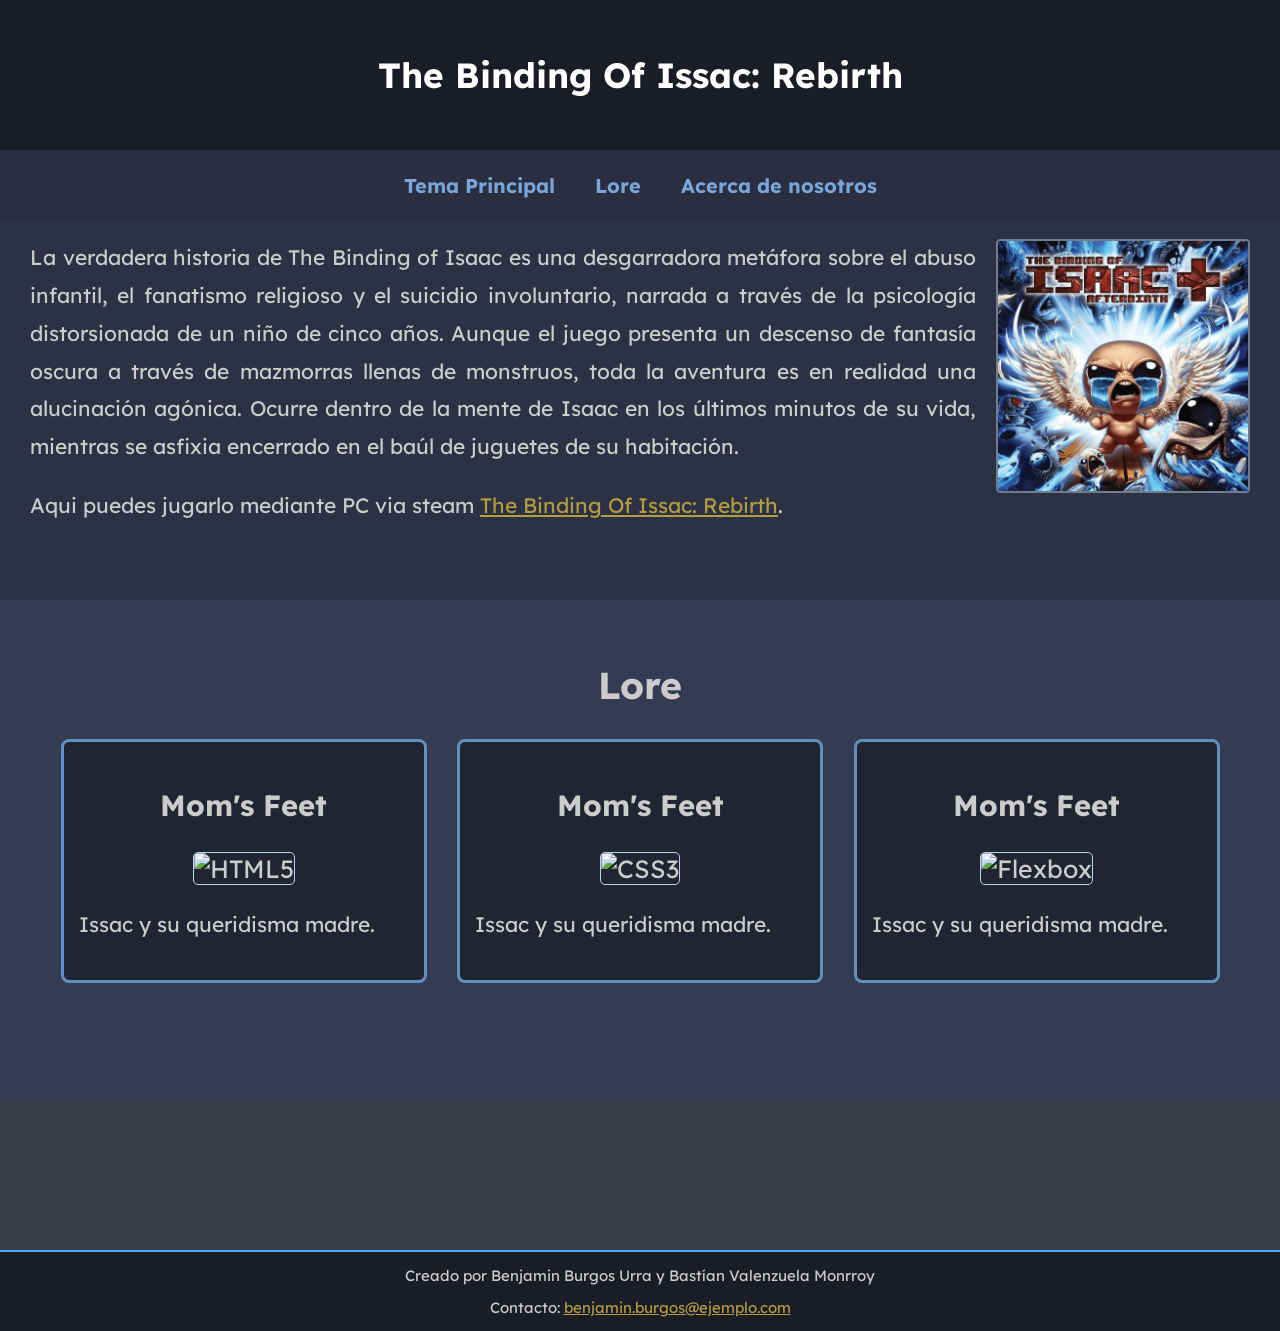
==== index.html @ aed610db "Primer Subida de tontera de pagina" ====
<!DOCTYPE html>
<html lang="es">
<head>
    <meta charset="utf-8">
    <meta name="viewport" content="width=device-width, initial-scale=1">
    <title>Inicio - Tboi</title>
    <link rel="stylesheet" href="styles.css">
    <link href="https://fonts.googleapis.com/css2?family=Lexend" rel="stylesheet">
</head>
<body>

    <header>
        <h1>The Binding Of Issac: Rebirth</h1>
    </header>

    <nav>
        <a href="#tema">Tema Principal</a>
        <a href="#lore">Lore</a>
        <a href="acerca.html">Acerca de nosotros</a>
    </nav>

    <main>
        <section id="tema">
            <h2>...</h2>
            <img src="tboi.webp" alt="Issac placeholder" class="bordeada" style="float: right; margin: 0 0 20px 20px; width: 100%; width: 250px;">
            <p>La verdadera historia de The Binding of Isaac es una desgarradora metáfora sobre el abuso infantil, el fanatismo religioso y el suicidio involuntario, narrada a través de la psicología distorsionada de un niño de cinco años. Aunque el juego presenta un descenso de fantasía oscura a través de mazmorras llenas de monstruos, toda la aventura es en realidad una alucinación agónica. Ocurre dentro de la mente de Isaac en los últimos minutos de su vida, mientras se asfixia encerrado en el baúl de juguetes de su habitación.</p>
            <p>Aqui puedes jugarlo mediante PC via steam <a href="https://store.steampowered.com/app/250900/The_Binding_of_Isaac_Rebirth/?l=spanish" target="_blank">The Binding Of Issac: Rebirth</a>.</p>
        </section>

        <section id="lore">
            <h2 style="text-align: center;">Lore</h2>
            <div class="flex-container">
                <div class="flex-item">
                    <h3>Mom's Feet</h3>
                    <img src="https://via.placeholder.com/150" alt="HTML5">
                    <p>Issac y su queridisma madre.</p>
                </div>
                <div class="flex-item">
                    <h3>Mom's Feet</h3>
                    <img src="https://via.placeholder.com/150" alt="CSS3">
                    <p>Issac y su queridisma madre.</p>
                </div>
                <div class="flex-item">
                    <h3>Mom's Feet</h3>
                    <img src="https://via.placeholder.com/150" alt="Flexbox">
                    <p>Issac y su queridisma madre.</p>
                </div>
            </div>
        </section>
    </main>

    <footer>
        <p>Creado por Benjamin Burgos Urra y Bastían Valenzuela Monrroy</p>
        <p>Contacto: <a href="mailto:contacto@ejemplo.com">benjamin.burgos@ejemplo.com</a></p>
    </footer>

</body>
</html>
---- styles.css ----
body {
    background-color: #3a3c47;
    color: #cccccc;
    font-family: 'Lexend', sans-serif;
    margin: 0px;
    padding: 0px;
    font-size: 25px;
}


header {
    position: fixed;
    top: 0px;
    left: 0px;
    width: 100%;
    height: 150px;
    background-color: #1a1c26;
    color: #ffffff;
    text-align: center;
    line-height: 150px;
    z-index: 5;
}

header h1 {
    margin: 0;
    font-size: 35px;
}


nav {
    position: fixed;
    top: 150px;
    left: 0px;
    width: 100%;
    height: 70px;
    background-color: #2a2e40;
    color: #ffffff;
    z-index: 5;
    display: flex;
    align-items: center;
    justify-content: center;
}

nav a {
    text-decoration: none;
    color: #79a5d9;
    font-size: 20px;
    margin: 0 20px;
    font-weight: bold;
}

nav a:hover {
    color: #ffcc00;
}


main {
    position: relative;
    top: 100px;
    left: 0px;
    width: 100%;
}

section {
    position: relative;
    width: 100%;
    min-height: 500px;
    scroll-margin-top: 220px;
    padding: 30px;
    box-sizing: border-box;
}

#tema, #perfil-ben {
    background-color: #2c3144;
}

#lore, #perfil-basti {
    background-color: #353b52;
}


.flex-container {
    display: flex;
    justify-content: space-evenly;
    flex-wrap: wrap;
    row-gap: 30px;
    width: 100%;
}

.flex-item {
    width: 30%;
    background-color: #212431;
    border: 3px solid #6290be;
    box-sizing: border-box;
    text-align: center;
    min-height: 150px;
    padding: 15px;
    border-radius: 8px;
}

.flex-item img {
    width: 100%;
    border-radius: 5px;
    border: 1px solid #b6d4f2;
}

p {
    text-align: justify;
    font-size: 21px;
    line-height: 1.8;
}

img.bordeada {
    border: 2px solid #707e8c;
    border-radius: 4.2px;
}

a {
    color: #b49d41;
}


footer {
    position: relative;
    top: 250px;
    width: 100%;
    background-color: #1a1c26;
    padding: 5px;
    text-align: center;
    box-sizing: border-box;
    border-top: 2px solid #4da6ff;
}

footer p {
    text-align: center;
    margin: 5px 0;
    font-size: 15px;
}
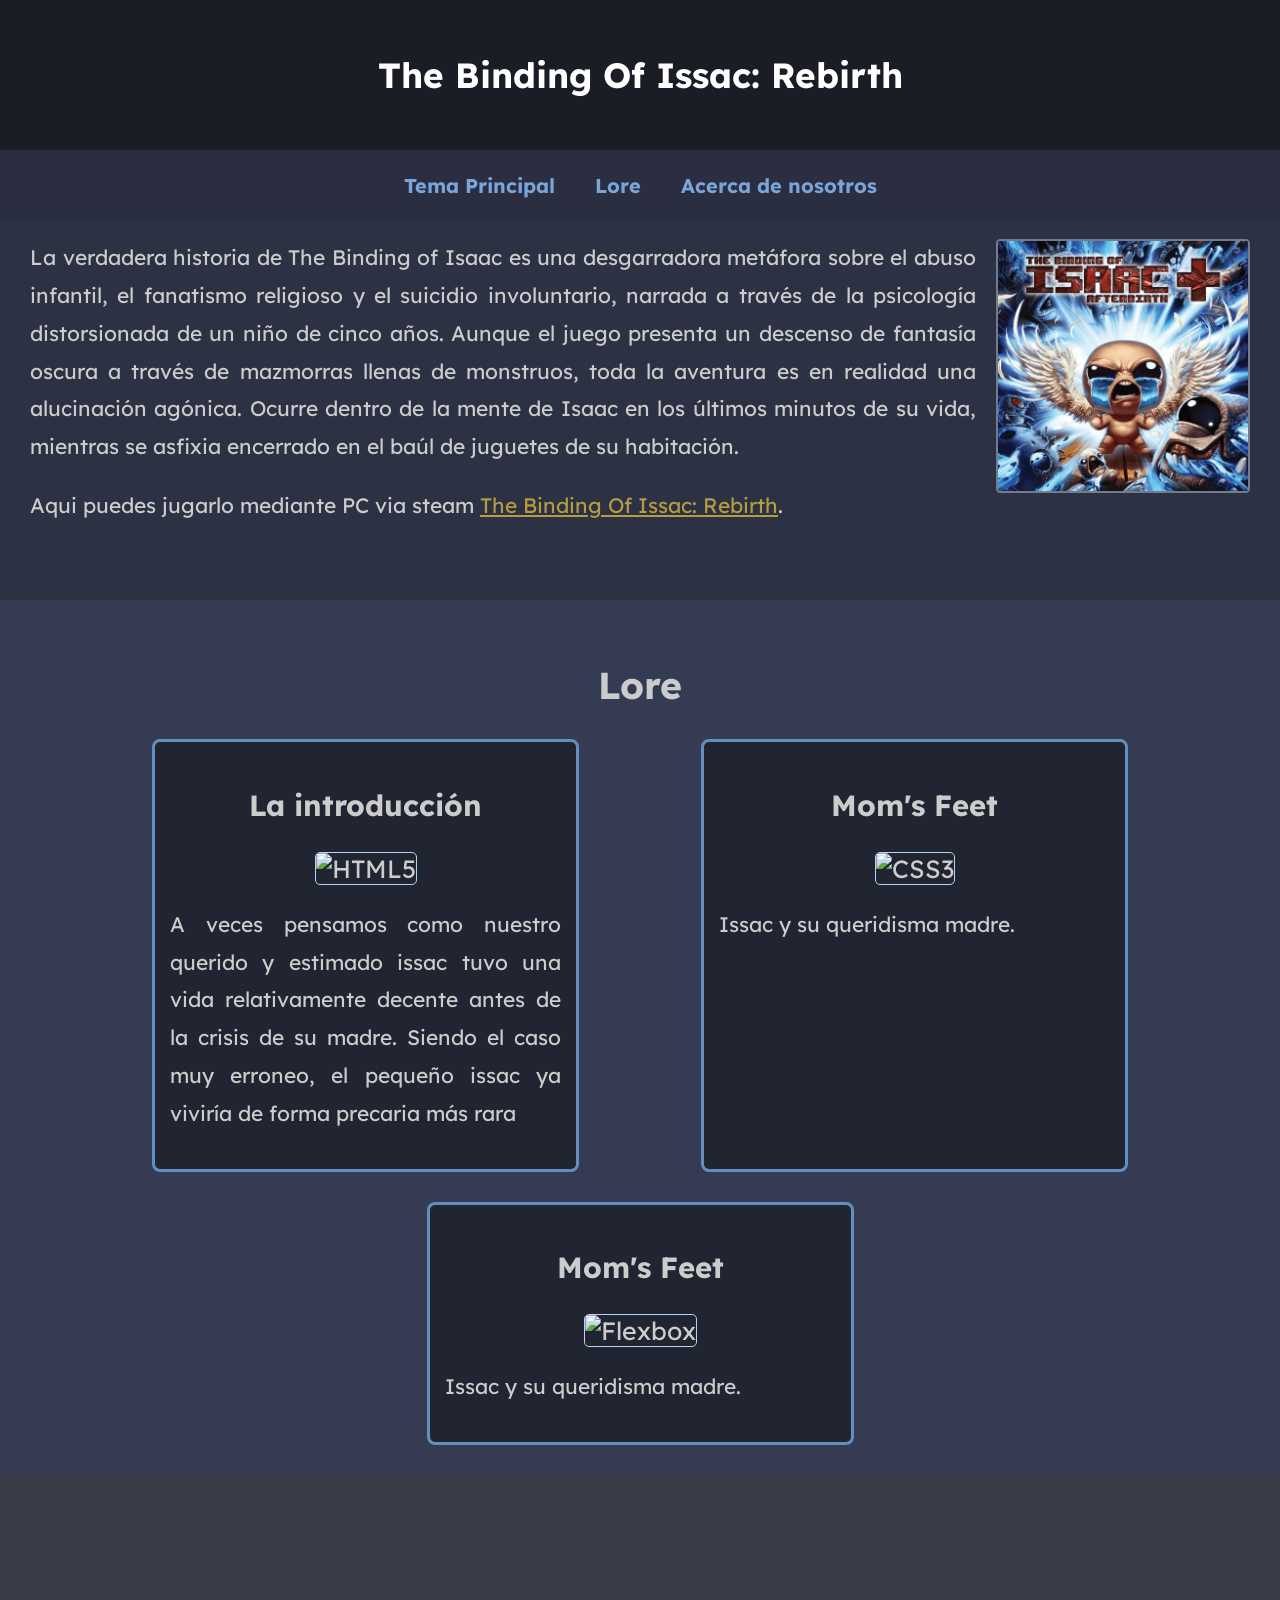
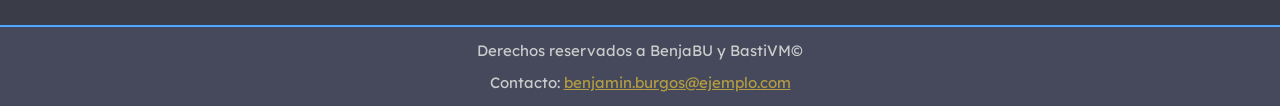
==== commit 0efa952c: "Agregados de Acerca de" ====
--- a/index.html
+++ b/index.html
@@ -31,9 +31,9 @@
             <h2 style="text-align: center;">Lore</h2>
             <div class="flex-container">
                 <div class="flex-item">
-                    <h3>Mom's Feet</h3>
+                    <h3>La introducción</h3>
                     <img src="https://via.placeholder.com/150" alt="HTML5">
-                    <p>Issac y su queridisma madre.</p>
+                    <p>A veces pensamos como nuestro querido y estimado issac tuvo una vida relativamente decente antes de la crisis de su madre. Siendo el caso muy erroneo, el pequeño issac ya viviría de forma precaria más rara</p>
                 </div>
                 <div class="flex-item">
                     <h3>Mom's Feet</h3>
@@ -50,7 +50,7 @@
     </main>
 
     <footer>
-        <p>Creado por Benjamin Burgos Urra y Bastían Valenzuela Monrroy</p>
+        <p>Derechos reservados a BenjaBU y BastiVM©</p>
         <p>Contacto: <a href="mailto:contacto@ejemplo.com">benjamin.burgos@ejemplo.com</a></p>
     </footer>
 
--- a/styles.css
+++ b/styles.css
@@ -89,7 +89,7 @@
 }
 
 .flex-item {
-    width: 30%;
+    width: 35%;
     background-color: #212431;
     border: 3px solid #6290be;
     box-sizing: border-box;
@@ -125,7 +125,7 @@
     position: relative;
     top: 250px;
     width: 100%;
-    background-color: #1a1c26;
+    background-color: #45495b;
     padding: 5px;
     text-align: center;
     box-sizing: border-box;
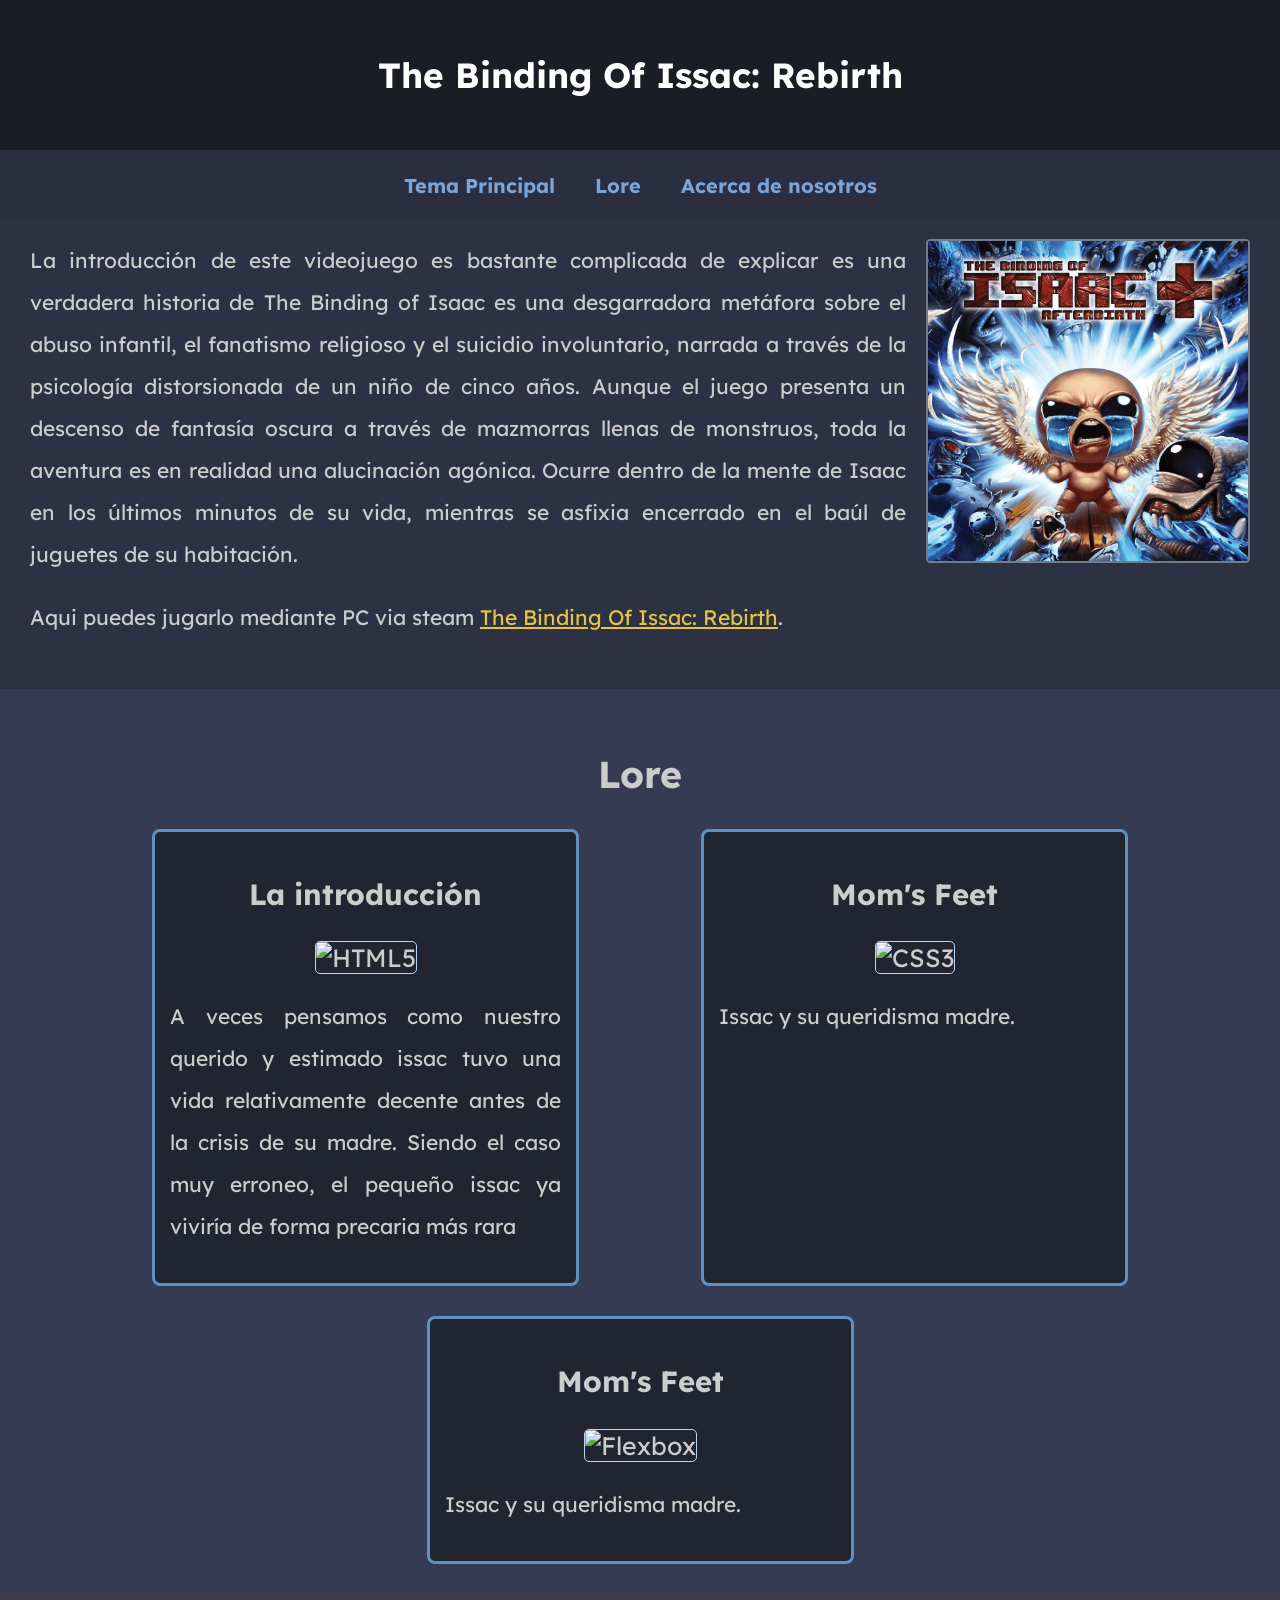
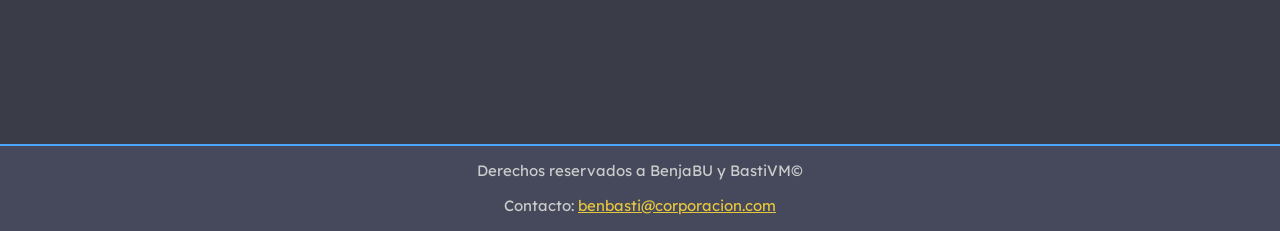
==== commit 2149f6c1: "Cambios a la pagina y al style de css" ====
--- a/index.html
+++ b/index.html
@@ -3,7 +3,7 @@
 <head>
     <meta charset="utf-8">
     <meta name="viewport" content="width=device-width, initial-scale=1">
-    <title>Inicio - Tboi</title>
+    <title>The Binding Of Issac - Inicio</title>
     <link rel="stylesheet" href="styles.css">
     <link href="https://fonts.googleapis.com/css2?family=Lexend" rel="stylesheet">
 </head>
@@ -22,8 +22,8 @@
     <main>
         <section id="tema">
             <h2>...</h2>
-            <img src="tboi.webp" alt="Issac placeholder" class="bordeada" style="float: right; margin: 0 0 20px 20px; width: 100%; width: 250px;">
-            <p>La verdadera historia de The Binding of Isaac es una desgarradora metáfora sobre el abuso infantil, el fanatismo religioso y el suicidio involuntario, narrada a través de la psicología distorsionada de un niño de cinco años. Aunque el juego presenta un descenso de fantasía oscura a través de mazmorras llenas de monstruos, toda la aventura es en realidad una alucinación agónica. Ocurre dentro de la mente de Isaac en los últimos minutos de su vida, mientras se asfixia encerrado en el baúl de juguetes de su habitación.</p>
+            <img src="tboi.webp" alt="Issac placeholder" class="bordeada" style="float: right; margin: 0 0 20px 20px; width: 100%; width: 320px;">
+            <p>La introducción de este videojuego es bastante complicada de explicar es una verdadera historia de The Binding of Isaac es una desgarradora metáfora sobre el abuso infantil, el fanatismo religioso y el suicidio involuntario, narrada a través de la psicología distorsionada de un niño de cinco años. Aunque el juego presenta un descenso de fantasía oscura a través de mazmorras llenas de monstruos, toda la aventura es en realidad una alucinación agónica. Ocurre dentro de la mente de Isaac en los últimos minutos de su vida, mientras se asfixia encerrado en el baúl de juguetes de su habitación.</p>
             <p>Aqui puedes jugarlo mediante PC via steam <a href="https://store.steampowered.com/app/250900/The_Binding_of_Isaac_Rebirth/?l=spanish" target="_blank">The Binding Of Issac: Rebirth</a>.</p>
         </section>
 
@@ -51,7 +51,7 @@
 
     <footer>
         <p>Derechos reservados a BenjaBU y BastiVM©</p>
-        <p>Contacto: <a href="mailto:contacto@ejemplo.com">benjamin.burgos@ejemplo.com</a></p>
+        <p>Contacto: <a href="mailto:contacto@ejemplo.com">benbasti@corporacion.com</a></p>
     </footer>
 
 </body>
--- a/styles.css
+++ b/styles.css
@@ -51,7 +51,7 @@
 }
 
 nav a:hover {
-    color: #ffcc00;
+    color: #bbae79;
 }
 
 
@@ -71,14 +71,21 @@
     box-sizing: border-box;
 }
 
-#tema, #perfil-ben {
+#tema {
     background-color: #2c3144;
 }
 
-#lore, #perfil-basti {
+#lore {
     background-color: #353b52;
 }
 
+#perfil-basti{
+    background-color: #aeb1793f;
+}
+
+#perfil-benja{
+    background-color: #909ac23e;
+}
 
 .flex-container {
     display: flex;
@@ -108,7 +115,7 @@
 p {
     text-align: justify;
     font-size: 21px;
-    line-height: 1.8;
+    line-height: 2;
 }
 
 img.bordeada {
@@ -117,7 +124,7 @@
 }
 
 a {
-    color: #b49d41;
+    color: #e6c53f;
 }
 
 
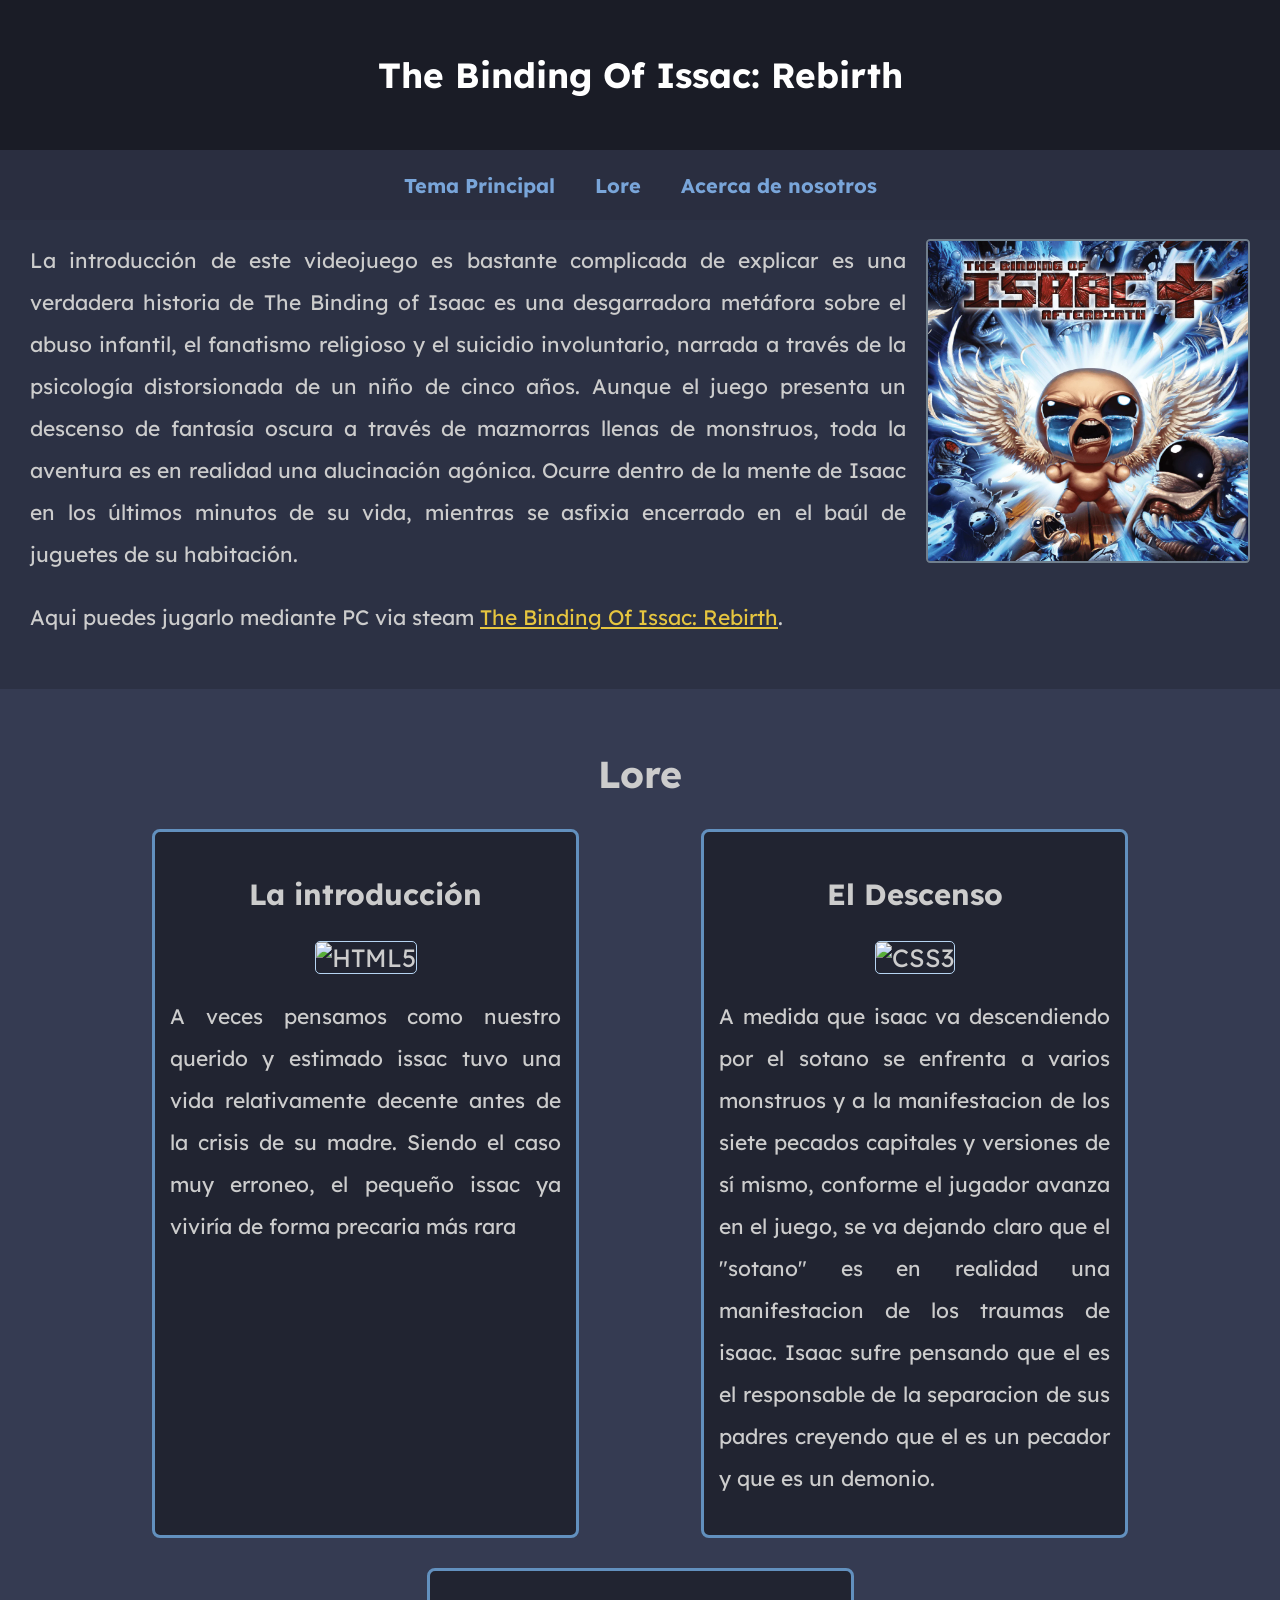
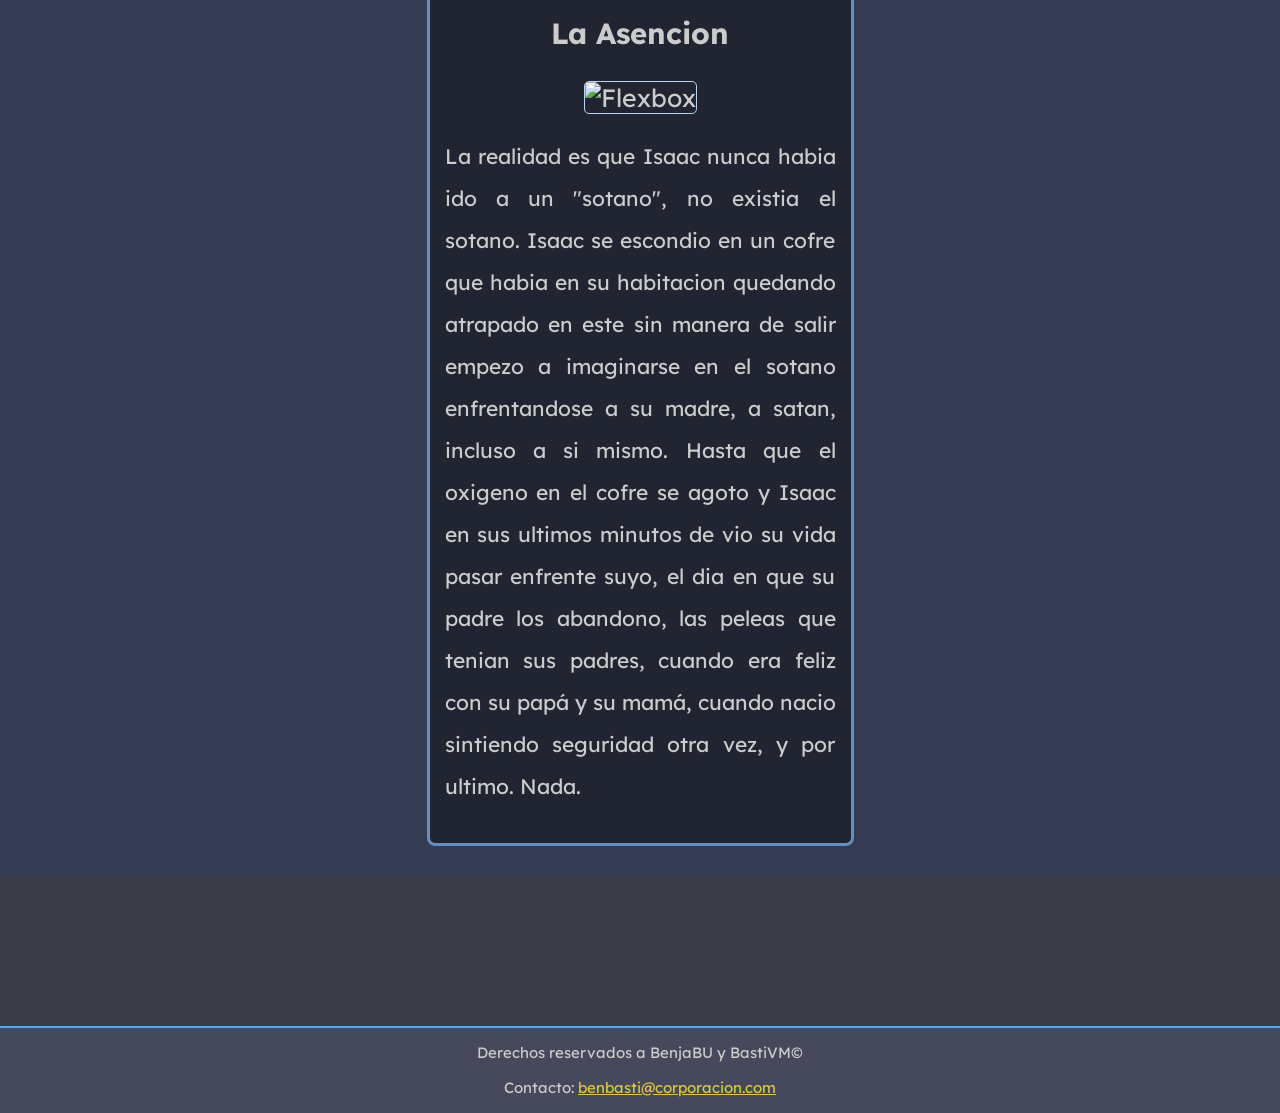
==== commit f760ed2d: "Cambios en lore" ====
--- a/index.html
+++ b/index.html
@@ -36,14 +36,14 @@
                     <p>A veces pensamos como nuestro querido y estimado issac tuvo una vida relativamente decente antes de la crisis de su madre. Siendo el caso muy erroneo, el pequeño issac ya viviría de forma precaria más rara</p>
                 </div>
                 <div class="flex-item">
-                    <h3>Mom's Feet</h3>
+                    <h3>El Descenso</h3>
                     <img src="https://via.placeholder.com/150" alt="CSS3">
-                    <p>Issac y su queridisma madre.</p>
+                    <p>A medida que isaac va descendiendo por el sotano se enfrenta a varios monstruos y a la manifestacion de los siete pecados capitales y versiones de sí mismo, conforme el jugador avanza en el juego, se va dejando claro que el "sotano" es en realidad una manifestacion de los traumas de isaac. Isaac sufre pensando que el es el responsable de la separacion de sus padres creyendo que el es un pecador y que es un demonio.</p>
                 </div>
                 <div class="flex-item">
-                    <h3>Mom's Feet</h3>
+                    <h3>La Asencion</h3>
                     <img src="https://via.placeholder.com/150" alt="Flexbox">
-                    <p>Issac y su queridisma madre.</p>
+                    <p>La realidad es que Isaac nunca habia ido a un "sotano", no existia el sotano. Isaac se escondio en un cofre que habia en su habitacion quedando atrapado en este sin manera de salir empezo a imaginarse en el sotano enfrentandose a su madre, a satan, incluso a si mismo. Hasta que el oxigeno en el cofre se agoto y Isaac en sus ultimos minutos de vio su vida pasar enfrente suyo, el dia en que su padre los abandono, las peleas que tenian sus padres, cuando era feliz con su papá y su mamá, cuando nacio sintiendo seguridad otra vez, y por ultimo. Nada.</p>
                 </div>
             </div>
         </section>
